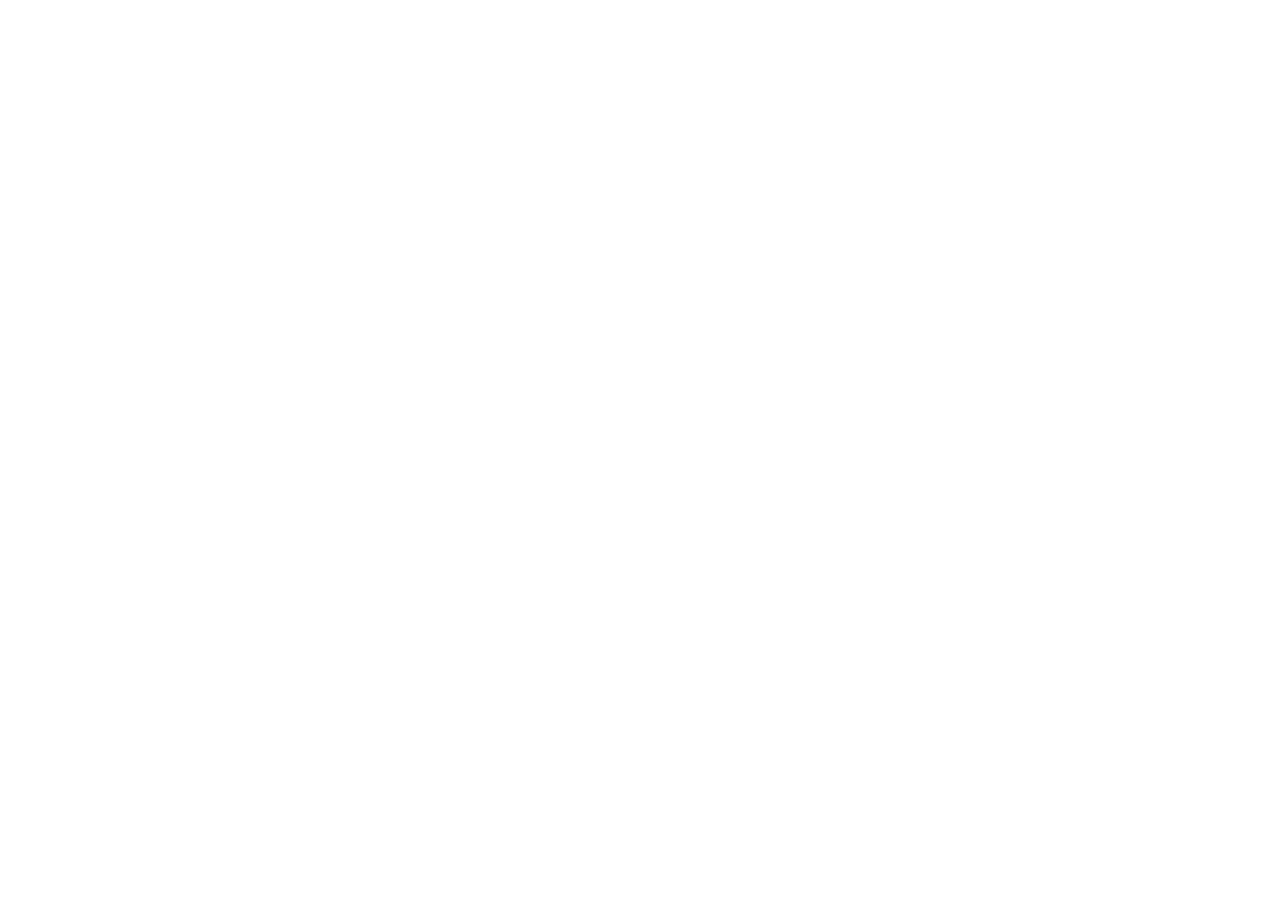
==== Obras/obra.html @ 88ce6f08 "BigArt" ====
<!DOCTYPE html>
<html lang="es">
<head>
    <meta charset="UTF-8">
    <meta name="viewport" content="width=device-width, initial-scale=1.0">
    <title>Obras</title>
</head>
<body>
    
</body>
</html>
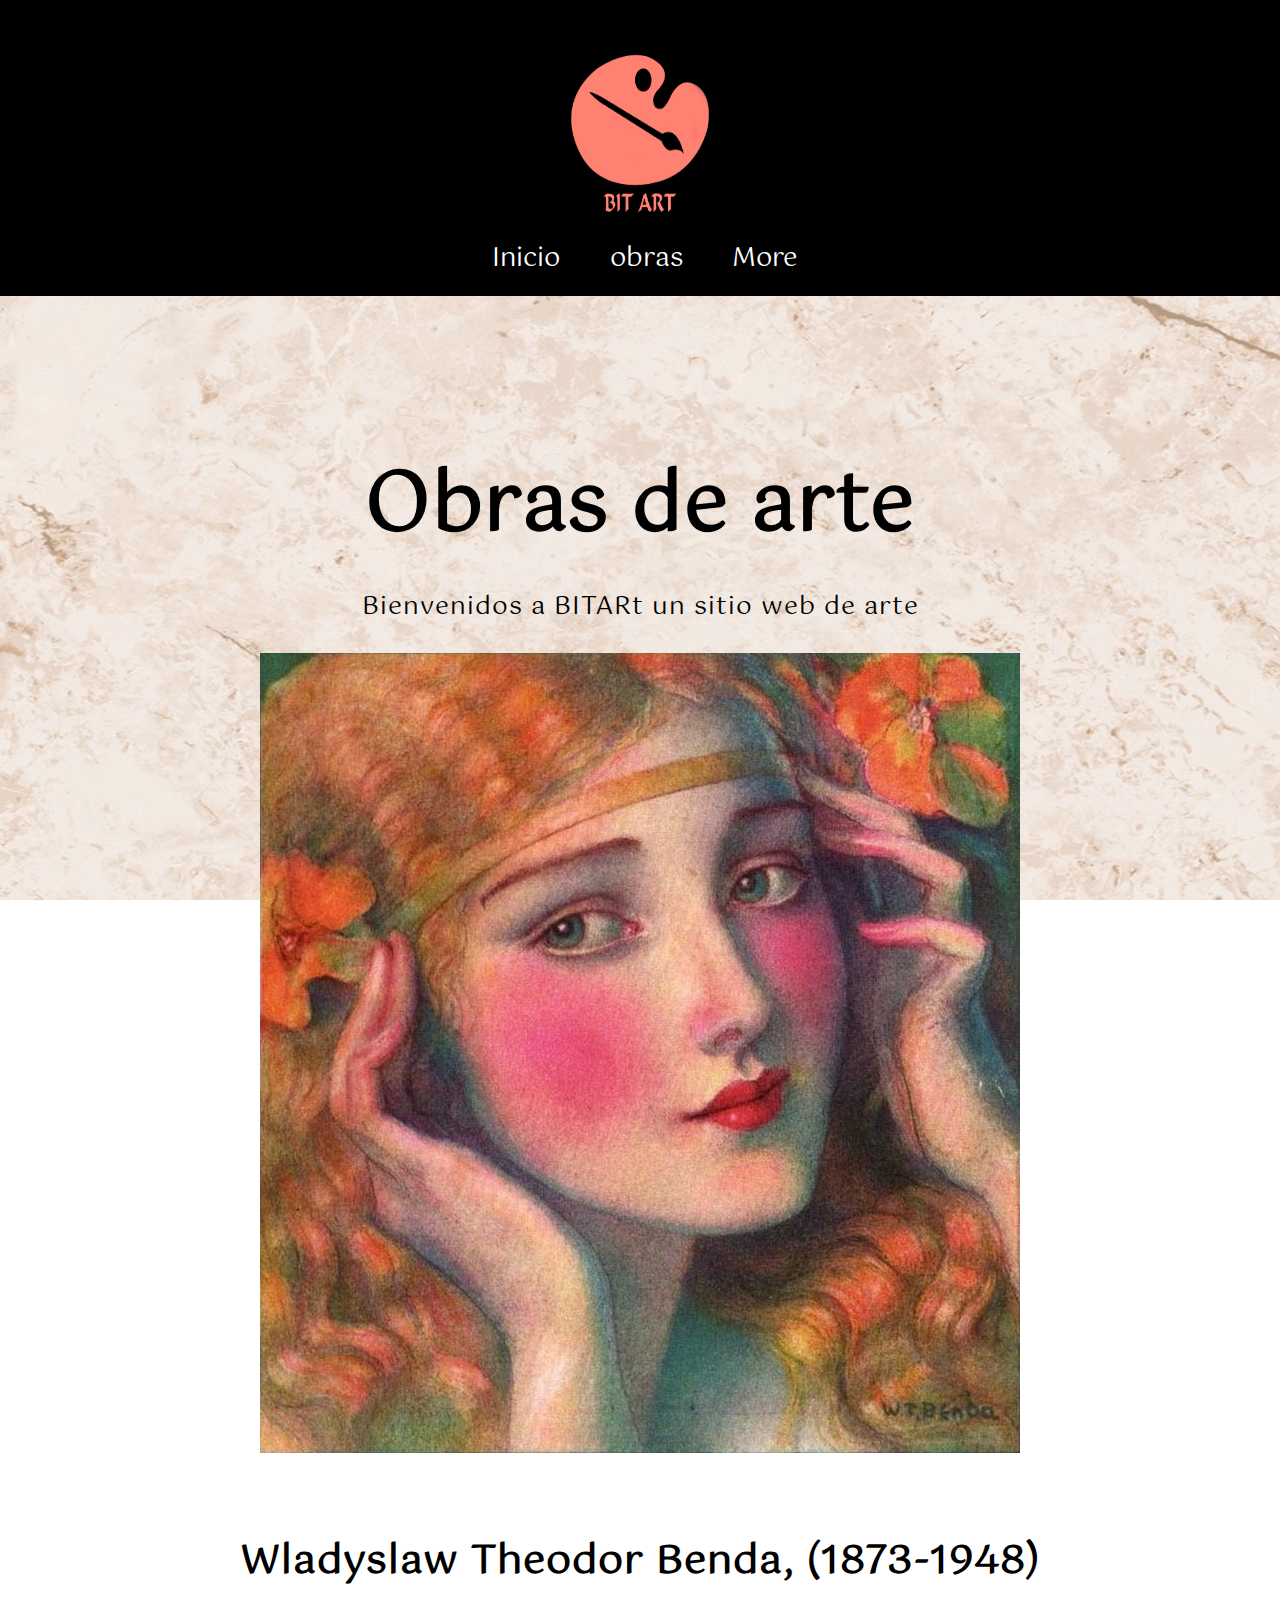
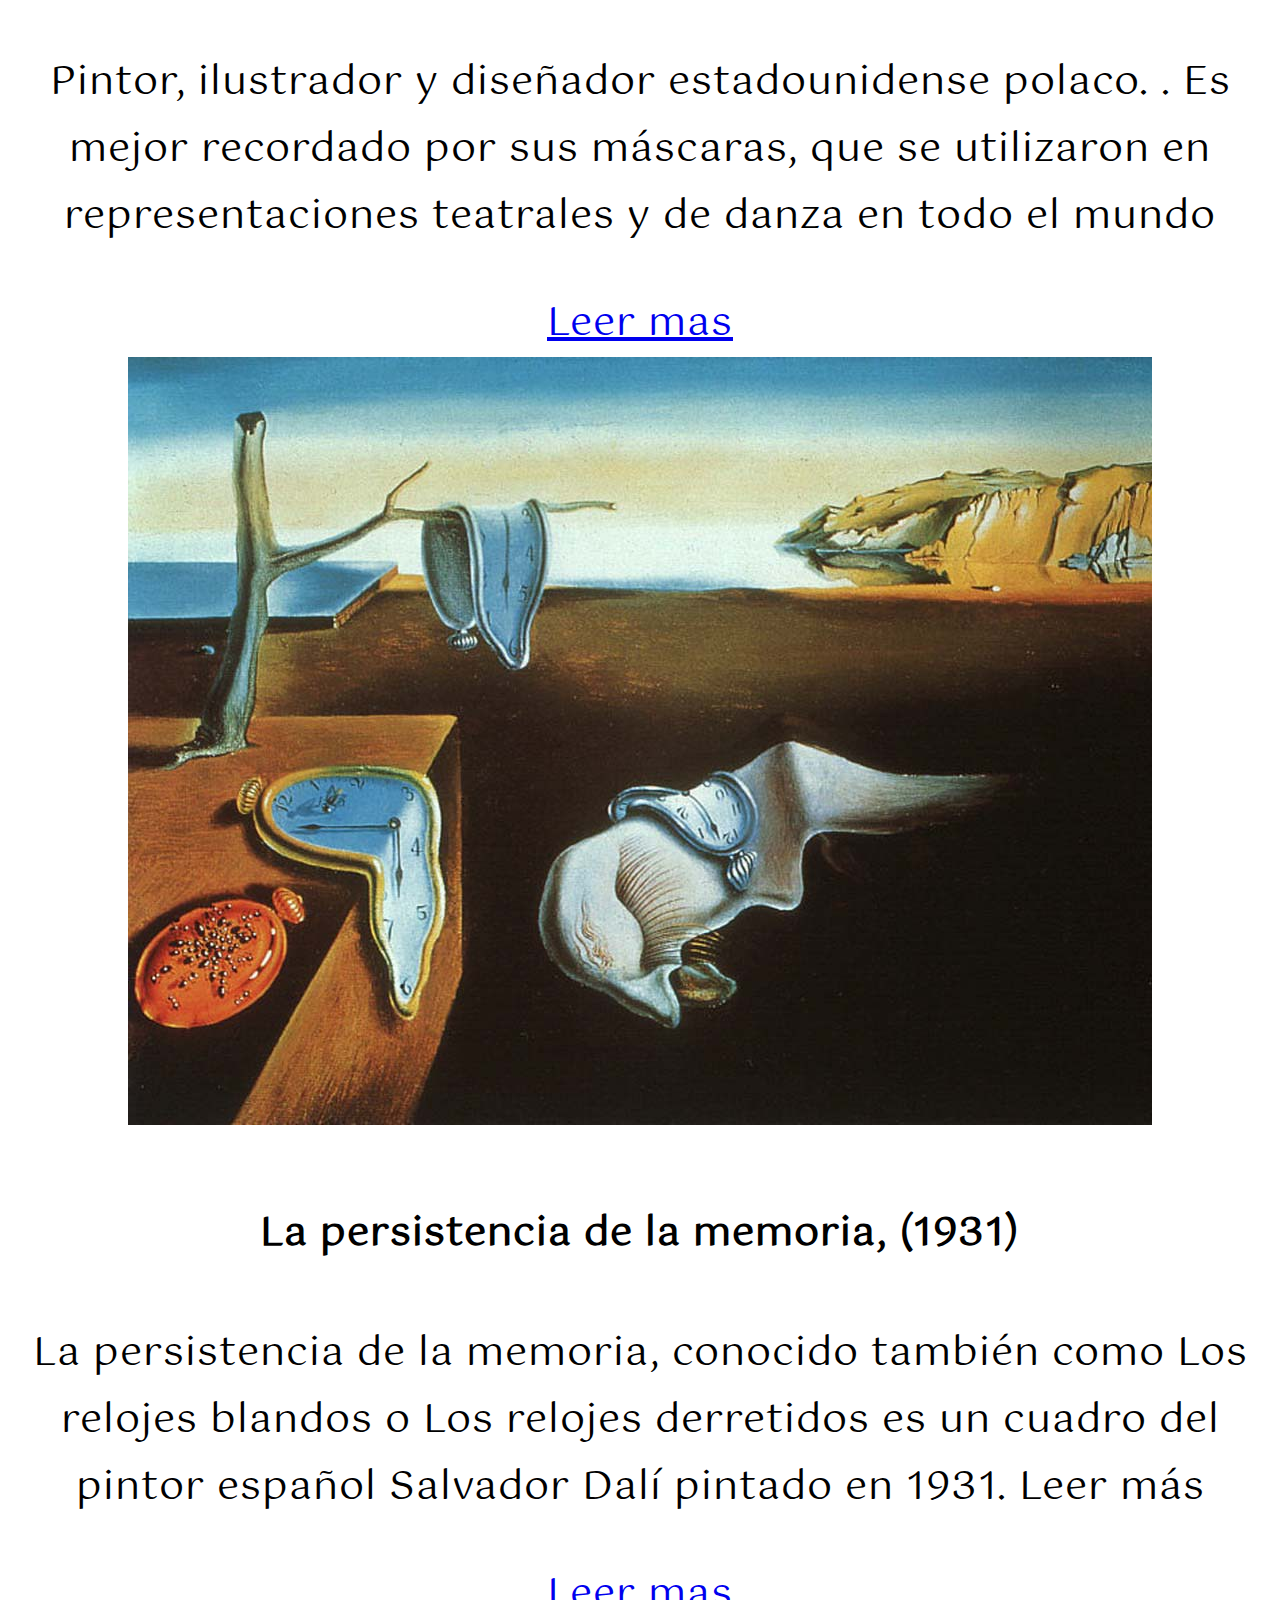
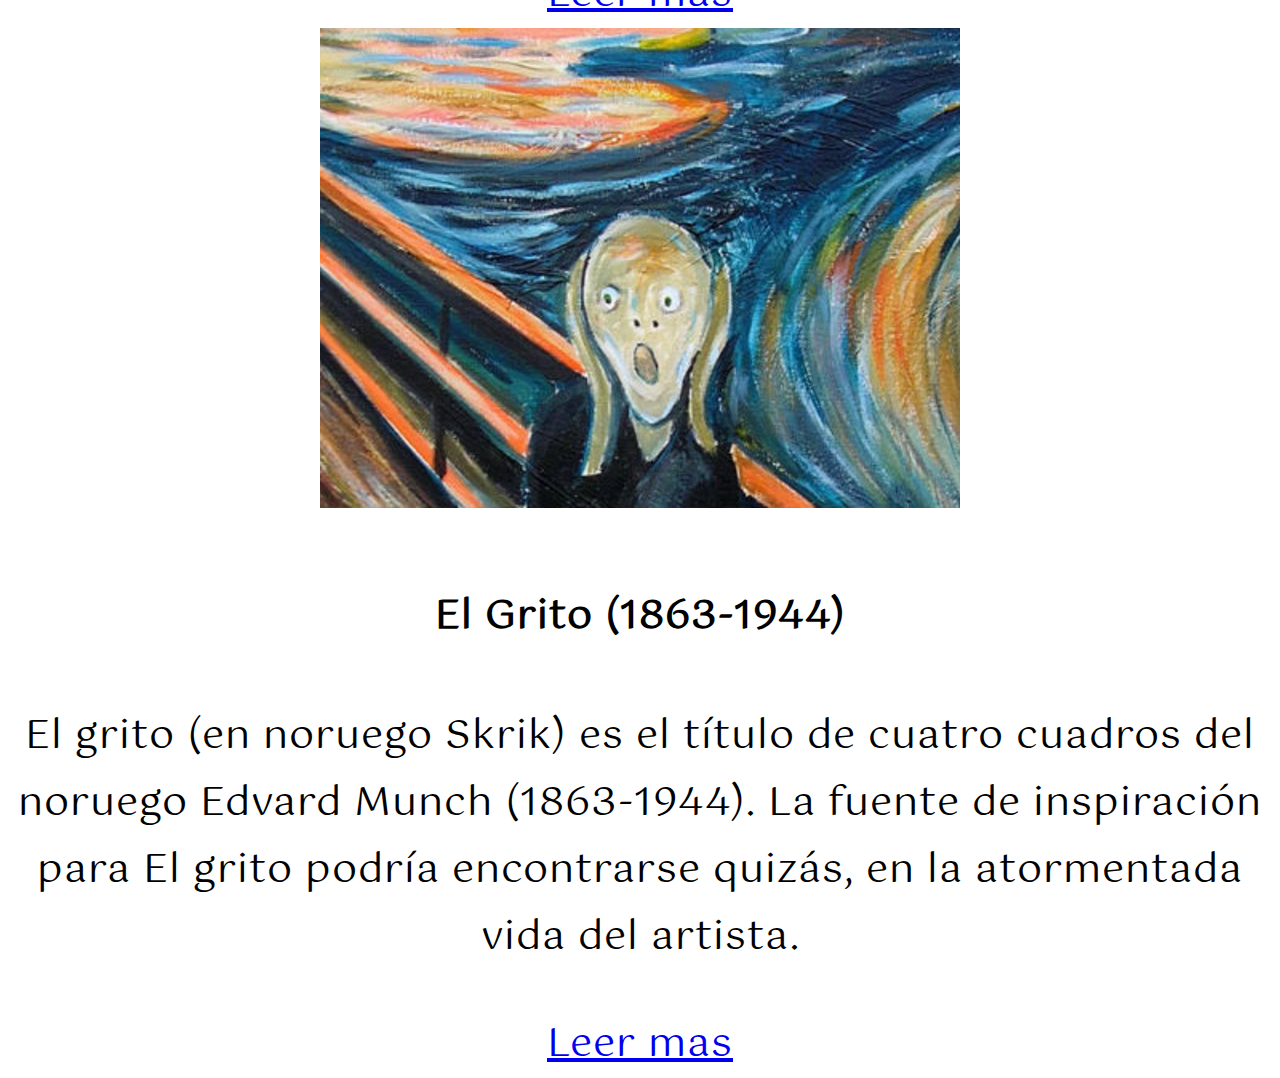
==== commit 5035a297: "hola que hace" ====
--- a/Obras/obra.html
+++ b/Obras/obra.html
@@ -1,11 +1,84 @@
 <!DOCTYPE html>
 <html lang="es">
+
 <head>
     <meta charset="UTF-8">
     <meta name="viewport" content="width=device-width, initial-scale=1.0">
     <title>Obras</title>
+    <link rel="stylesheet" href="css_obras/estilosobras.css">
+    <link href="https://fonts.googleapis.com/css2?family=Gotu&display=swap" rel="stylesheet">
+    <link rel="stylesheet" href="../css/menu.css">
 </head>
+
 <body>
-    
+    <header class="iconobitart">
+        <img class="img_logo" src="../icons/iconobitart.png" alt="logobitart">
+    </header>
+    <header class="main_header">
+        <input type="checkbox" id="boton_menu">
+        <label class="icono_menu" for="boton_menu">
+            <img src="../icons/iconomenu.png" alt="iconomenu" width="35px" height="35px">
+        </label>
+        <nav class="menu">
+            <ul>
+                <li><a href="index.html">Inicio</a></li>
+                <li><a href="#">obras</a></li>
+            </ul>
+            <div class="dropnow">
+                <button class="dropbtn">More</button>
+                <div class="dropnow-content">
+                    <a href="#seccion1">Seccion 1</a>
+                    <a href="#seccion2">Seccion 2</a>
+                    <a href="#seccion3">Seccion 3</a>
+                    <a href="#info">Info</a>
+                </div>
+            </div>
+        </nav>
+    </header>
+    <article class="bloquetitulo">
+        <h1>Obras de arte</h1>
+        <section class="ptitulo">
+            <p>Bienvenidos a BITARt un sitio web de arte</p>
+
+        </section>
+        <section class="content-two">
+            <div class="container">
+                <div class="card">
+                    <img src="imagenesObras/chica_arte.jpg" alt="chica">
+                    <h4>Wladyslaw Theodor Benda, (1873-1948)</h4>
+                    <p>
+                        Pintor, ilustrador y diseñador estadounidense polaco. . Es mejor recordado por sus máscaras, que
+                        se utilizaron en representaciones teatrales y de danza en todo el mundo
+                    </p>
+                    <a href="#">Leer mas</a>
+                </div>
+                <div class="card">
+                    <img src="imagenesObras/dali.jpg" alt="dali">
+                    <h4>
+                        La persistencia de la memoria, (1931)
+                    </h4>
+                    <P>
+                        La persistencia de la memoria, conocido también como Los relojes blandos​ o Los relojes
+                        derretidos​ es un cuadro del pintor español Salvador Dalí pintado en 1931.
+                        Leer más
+                    </P>
+                    <a href="#">Leer mas</a>
+                </div>
+                <div class="card">
+                    <img src="imagenesObras/grito.jpg" alt="grito">
+                    <h4>
+                        El Grito (1863-1944)
+                    </h4>
+                    <p>
+                        El grito (en noruego Skrik) es el título de cuatro cuadros del noruego Edvard Munch (1863-1944).
+                        La fuente de inspiración para El grito podría encontrarse quizás, en la atormentada vida del
+                        artista.
+                    </p>
+                    <a href="#">Leer mas</a>
+                </div>
+            </div>
+        </section>
+    </article>
 </body>
+
 </html>--- a/Obras/css_obras/estilosobras.css
+++ b/Obras/css_obras/estilosobras.css
@@ -0,0 +1,23 @@
+*{
+    box-sizing: border-box;
+}
+body{
+    margin: 0;
+    background-image: url(../imagenesObras/marmol2.jpg);
+    background-size: 100% 100%;
+    background-repeat: no-repeat;
+    background-attachment: fixed;
+}
+.bloquetitulo{
+    font-size: 40px;
+    letter-spacing: 1px;
+    padding-top: 90px;
+    text-align: center;
+    font-family: 'Gotu', sans-serif;
+    color: black;
+    margin: 0;
+}
+.ptitulo{
+    font-size: 25px;
+    margin-top: -40px;
+}--- a/css/menu.css
+++ b/css/menu.css
@@ -0,0 +1,128 @@
+.iconobitart{
+    background-color: black;
+    padding-top: 15px
+}
+.img_logo{
+    width: 150px;
+    height: 210px;
+    margin: 0 auto;
+    display: block;
+}
+.main_header{
+    text-align: center;
+    width: 100%;
+    background-color: black;
+    font-size: 26px;
+    font-family: 'Gotu', sans-serif;
+    margin-top: -8px;
+}
+#boton_menu{
+    display: none;
+}
+.icono_menu{
+    padding-top: 30px;
+}
+header label{
+    display: none;
+    width: 100px;
+    padding: 10px;
+    border-right: 1px solid white;
+}
+header label:hover{
+    cursor: pointer;
+    background-color: salmon;
+}
+.menu ul{
+    padding: 0;
+    margin: 0;
+    list-style: none;
+    display: inline-flex;
+
+}
+.menu li{
+    padding: 20px 25px 0px 25px;
+}
+.menu li a{
+    text-decoration: none;
+    color: white;
+}
+.menu li a:hover{
+    text-decoration: overline;
+    color: salmon;
+}
+.dropnow{
+    position: relative;
+    display: inline-flex;
+}
+.dropbtn{
+    background-color: black;
+    font-size: 26px;
+    color: white;
+    padding: 16px;
+    border: none;
+    cursor: pointer;
+    font-family: 'Gotu', sans-serif;
+}
+.dropnow-content{
+    margin-top: 76%;
+    display: none;
+    position: absolute;
+    background-color: black;
+    min-width: 160px;
+    z-index: 1;
+}
+.dropnow-content a{
+    color: black;
+    padding: 16px 16px;
+    text-decoration: none;
+    display: block;
+}
+.dropnow:hover .dropnow-content{
+    display: block;
+}
+.dropnow-content a:hover{
+    background-color: salmon;
+}
+.dropnow:hover .dropbtn{
+    color: salmon;
+    z-index: 1;
+    text-decoration: overline;
+}
+@media (max-width:1020px){
+    header label{
+        display: block;
+        height: 70px;
+    }
+    .menu{
+        position: absolute;
+        background-color: salmon;
+        width: 100%;
+        margin-left: -100%;
+        transition: all 0.5s;
+        z-index: 100;
+    }
+    #boton_menu:checked ~ .menu{
+        margin: 0;
+    }
+    .menu ul{
+        display: block;
+    }
+    .menu li:hover{
+        background-color: black;
+    }
+    .dropbtn{
+        background-color: salmon;
+        color: white;
+    }
+    .dropnow-content a{
+        color: rgb(255, 255, 255);
+    }
+    .dropnow-content a:hover{
+        color: salmon;
+        background-color: black;
+    }
+    .dropnow:hover .dropbtn{
+        color: salmon;
+        background-color: black;
+    }
+}
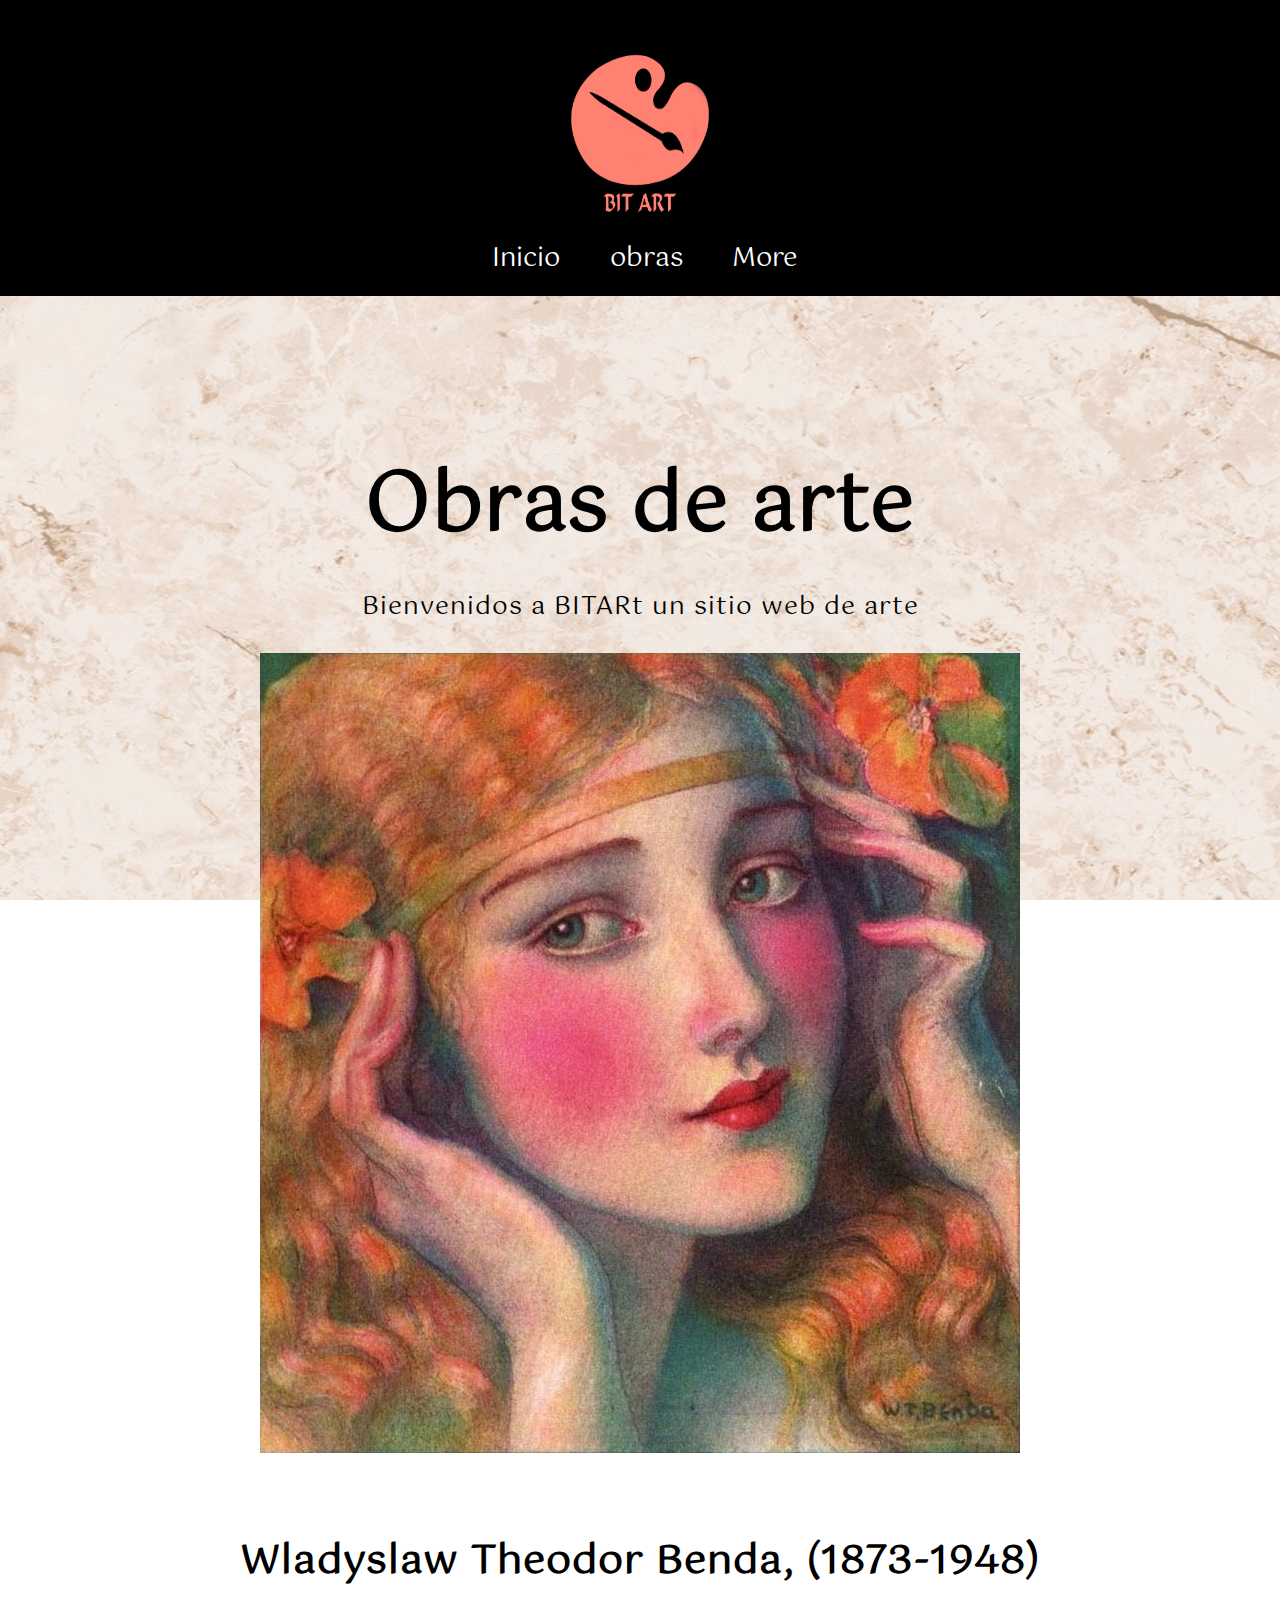
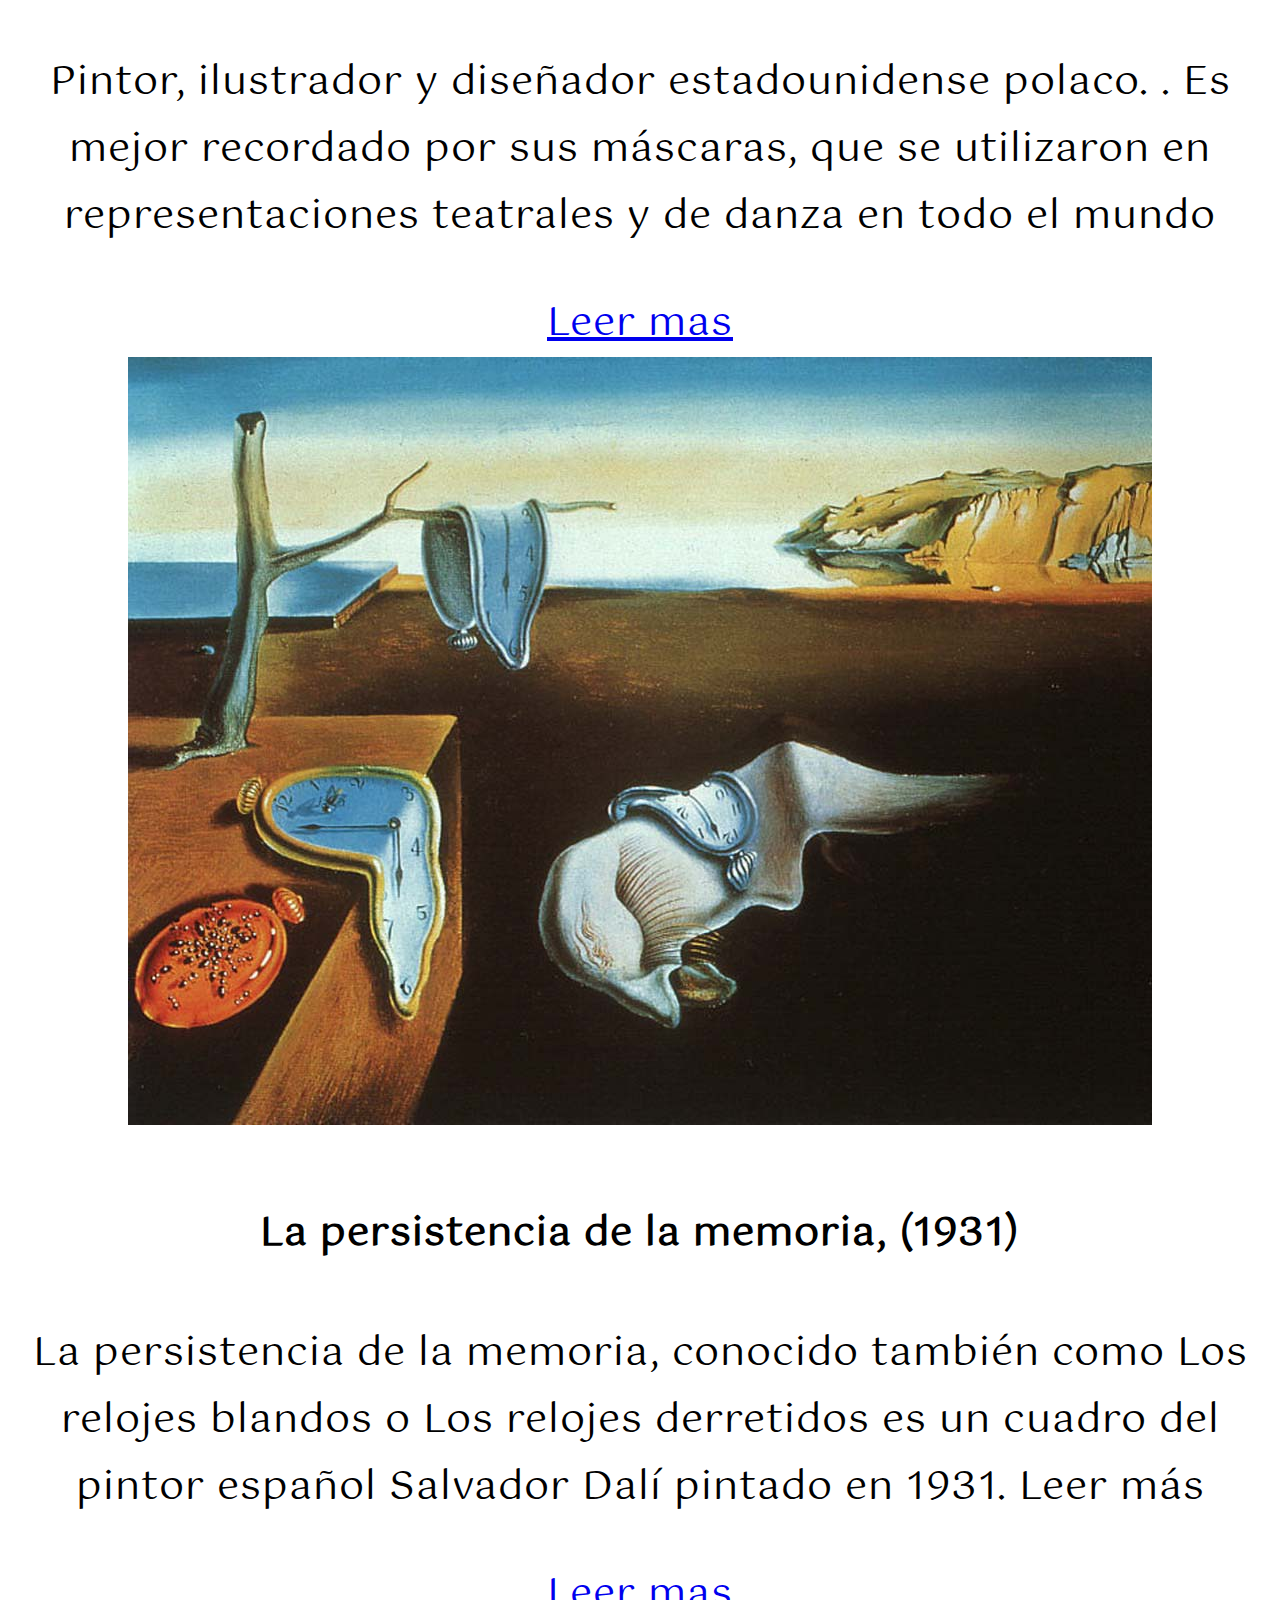
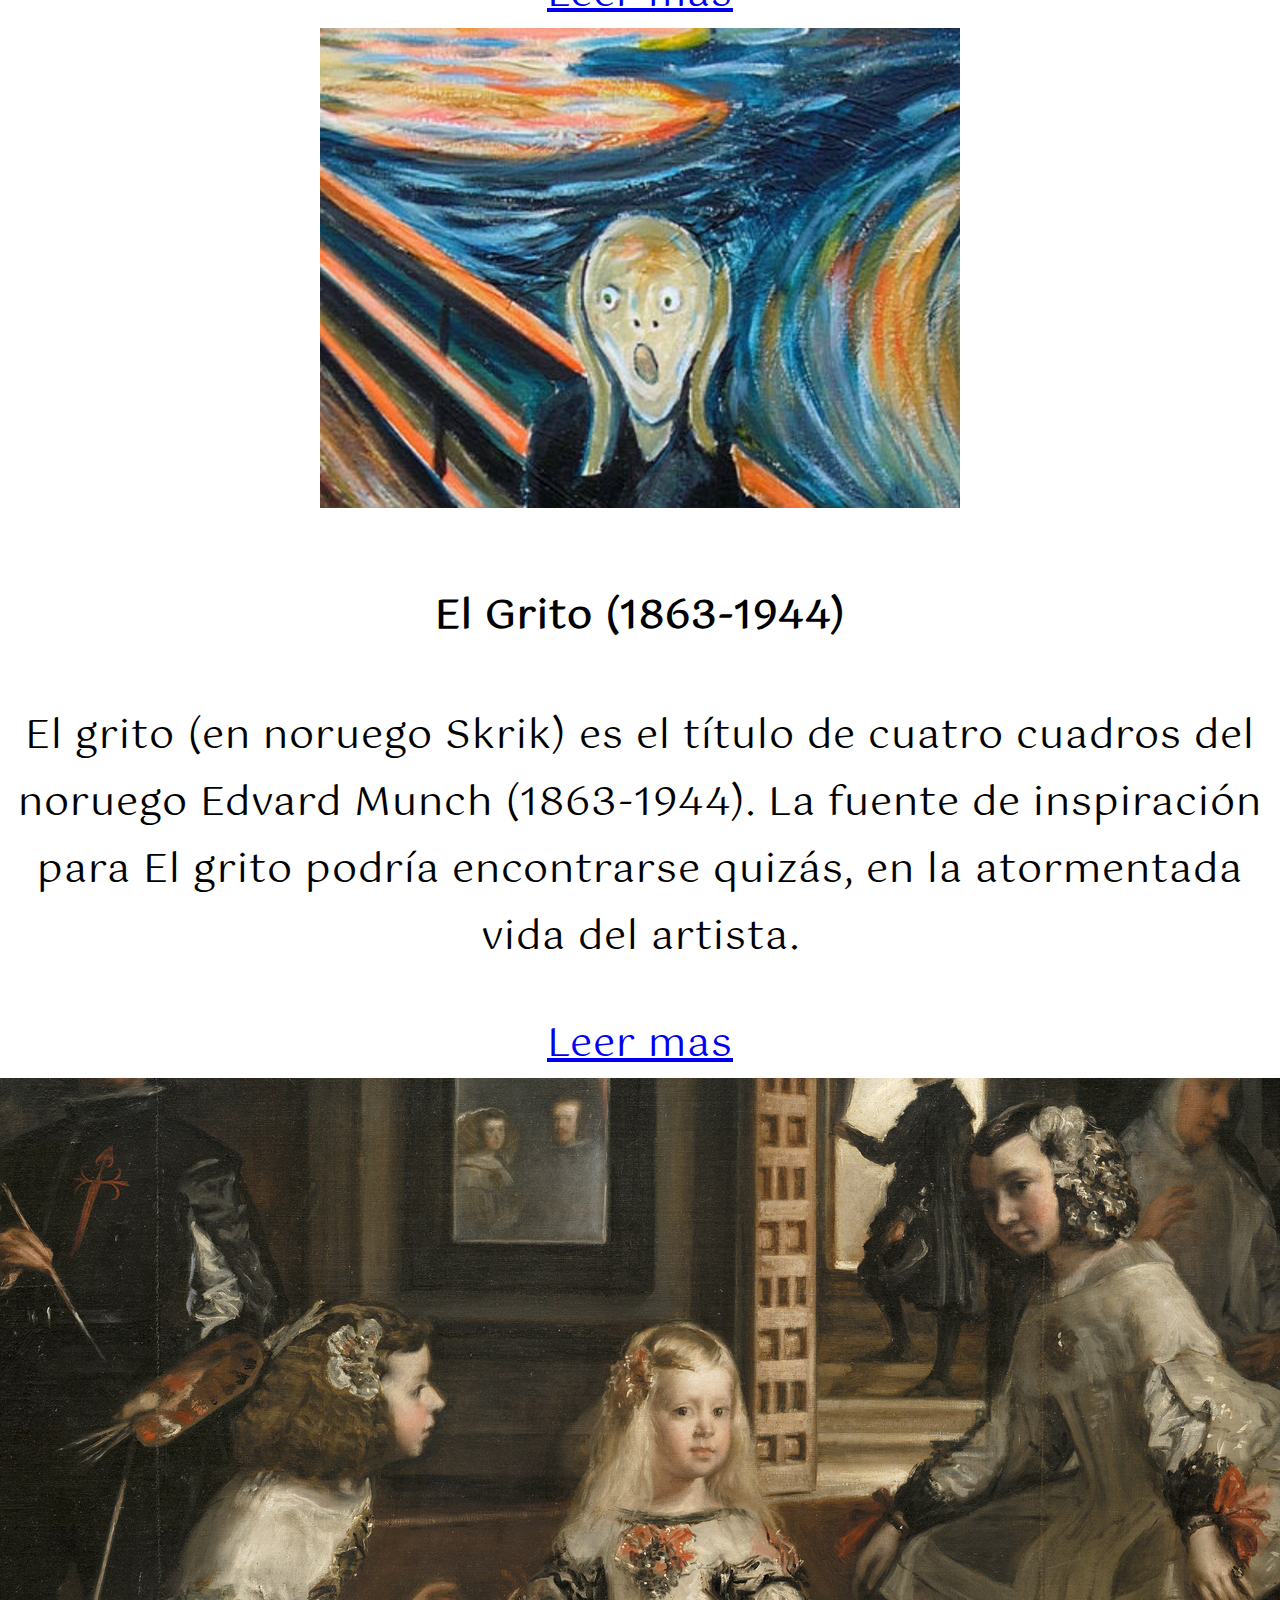
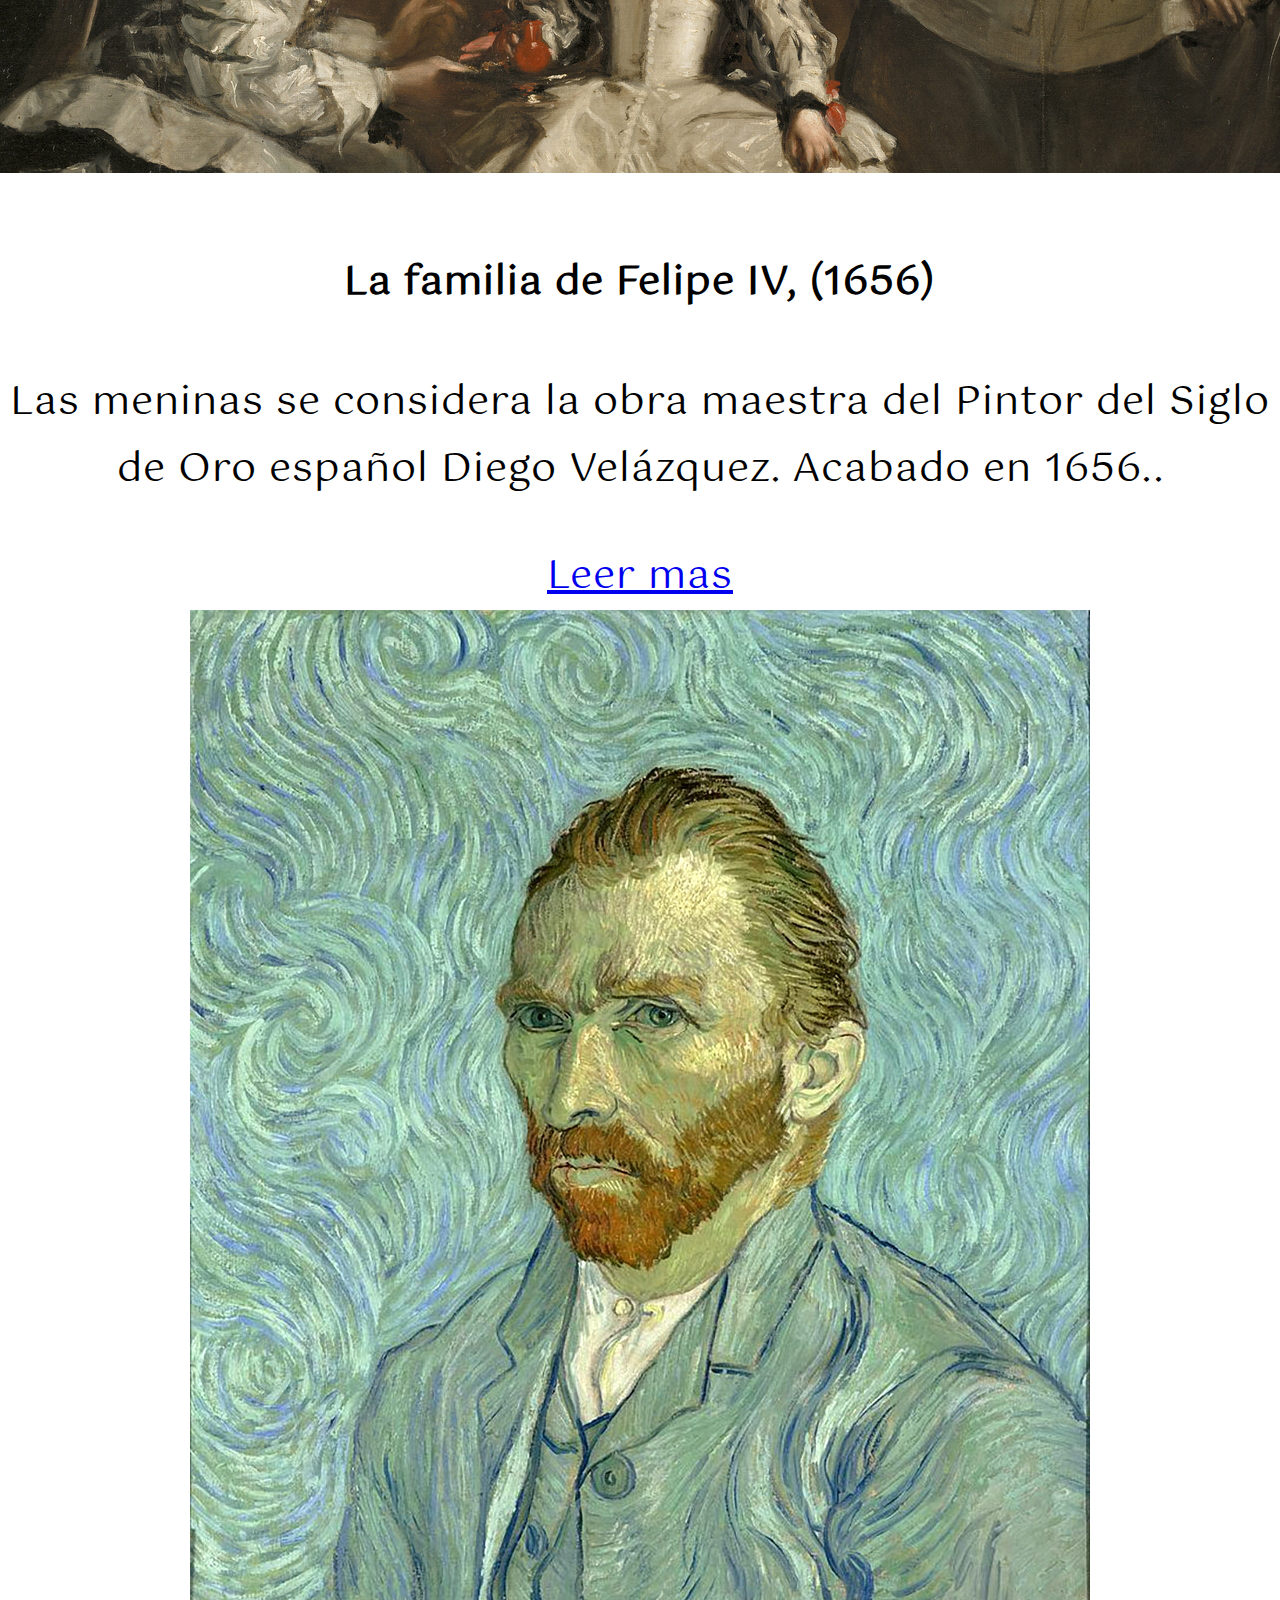
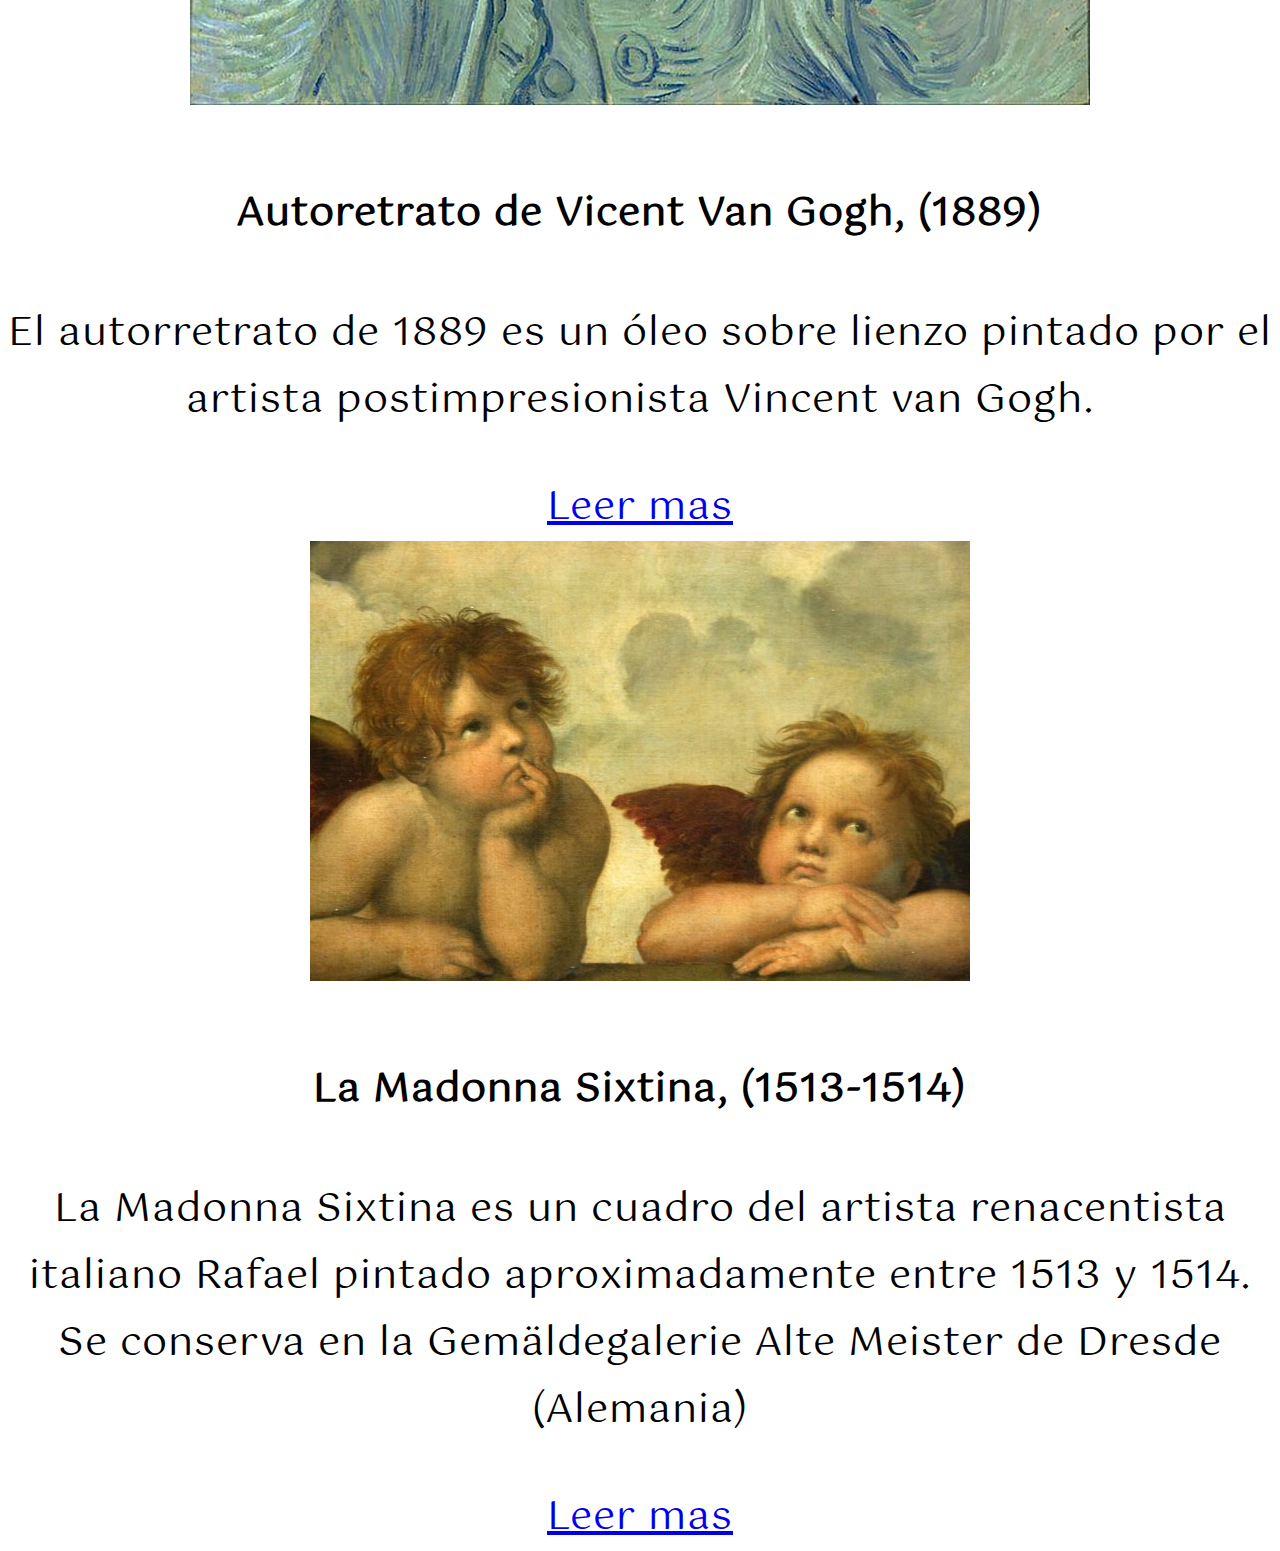
==== commit 8f184da0: "imagenes" ====
--- a/Obras/obra.html
+++ b/Obras/obra.html
@@ -77,6 +77,41 @@
                     <a href="#">Leer mas</a>
                 </div>
             </div>
+            <div class="container">
+                <div class="card">
+                    <img src="imagenesObras/meninas.jpg" alt="meninas">
+                    <h4>
+                        La familia de Felipe IV, (1656)
+                    </h4>
+                    <p>
+                        Las meninas se considera la obra maestra del Pintor del Siglo de Oro español Diego Velázquez.
+                        Acabado en 1656..
+                    </p>
+                    <a href="#">Leer mas</a>
+                </div>
+                <div class="card">
+                    <img src="imagenesObras/autoretrato.jpg" alt="retrato">
+                    <h4>
+                        Autoretrato de Vicent Van Gogh, (1889)
+                    </h4>
+                    <p>
+                        El autorretrato de 1889 es un óleo sobre lienzo pintado por el artista postimpresionista Vincent
+                        van Gogh.
+                    </p>
+                    <a href="#">Leer mas</a>
+                </div>
+                <div class="card">
+                    <img src="imagenesObras/angeles.jpg" alt="angeles">
+                    <h4>
+                        La Madonna Sixtina, (1513-1514)
+                    </h4>
+                    <p>
+                        La Madonna Sixtina es un cuadro del artista renacentista italiano Rafael pintado aproximadamente
+                        entre 1513 y 1514. Se conserva en la Gemäldegalerie Alte Meister de Dresde (Alemania)
+                    </p>
+                    <a href="#">Leer mas</a>
+                </div>
+            </div>
         </section>
     </article>
 </body>
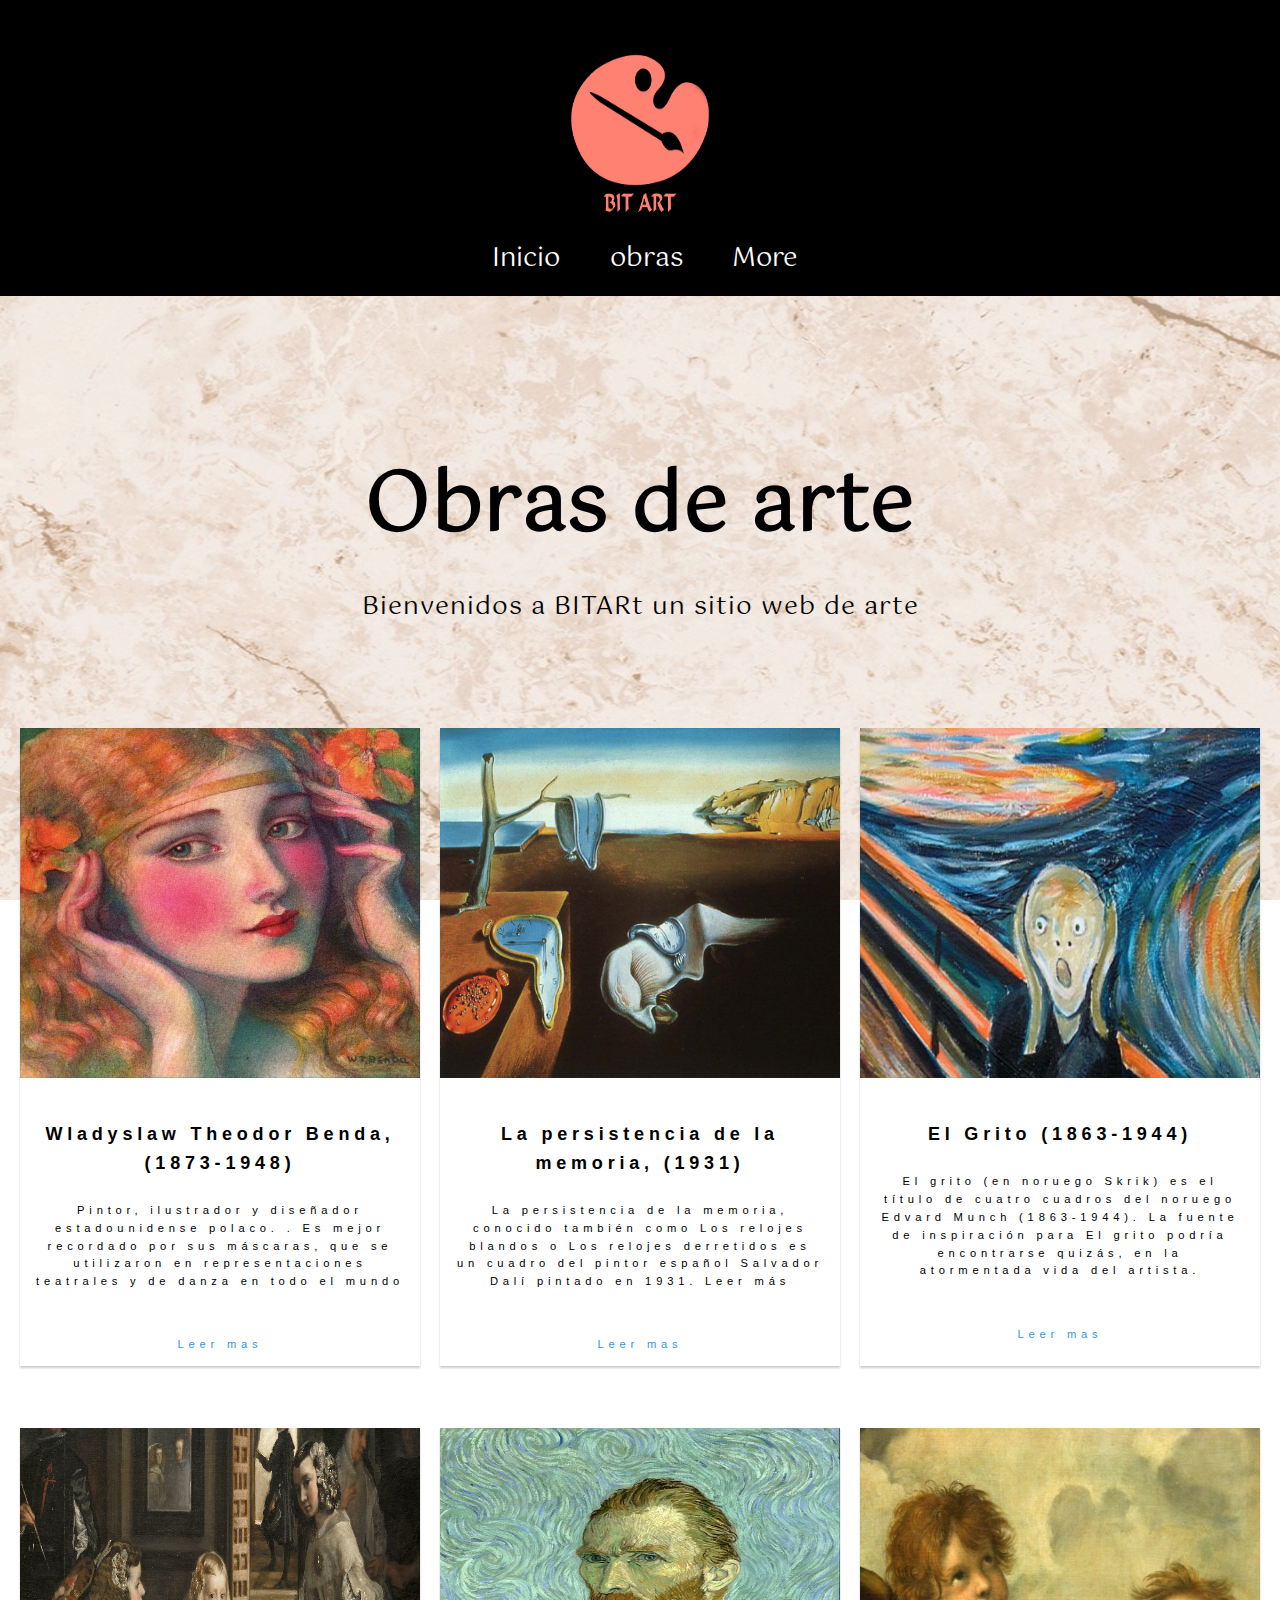
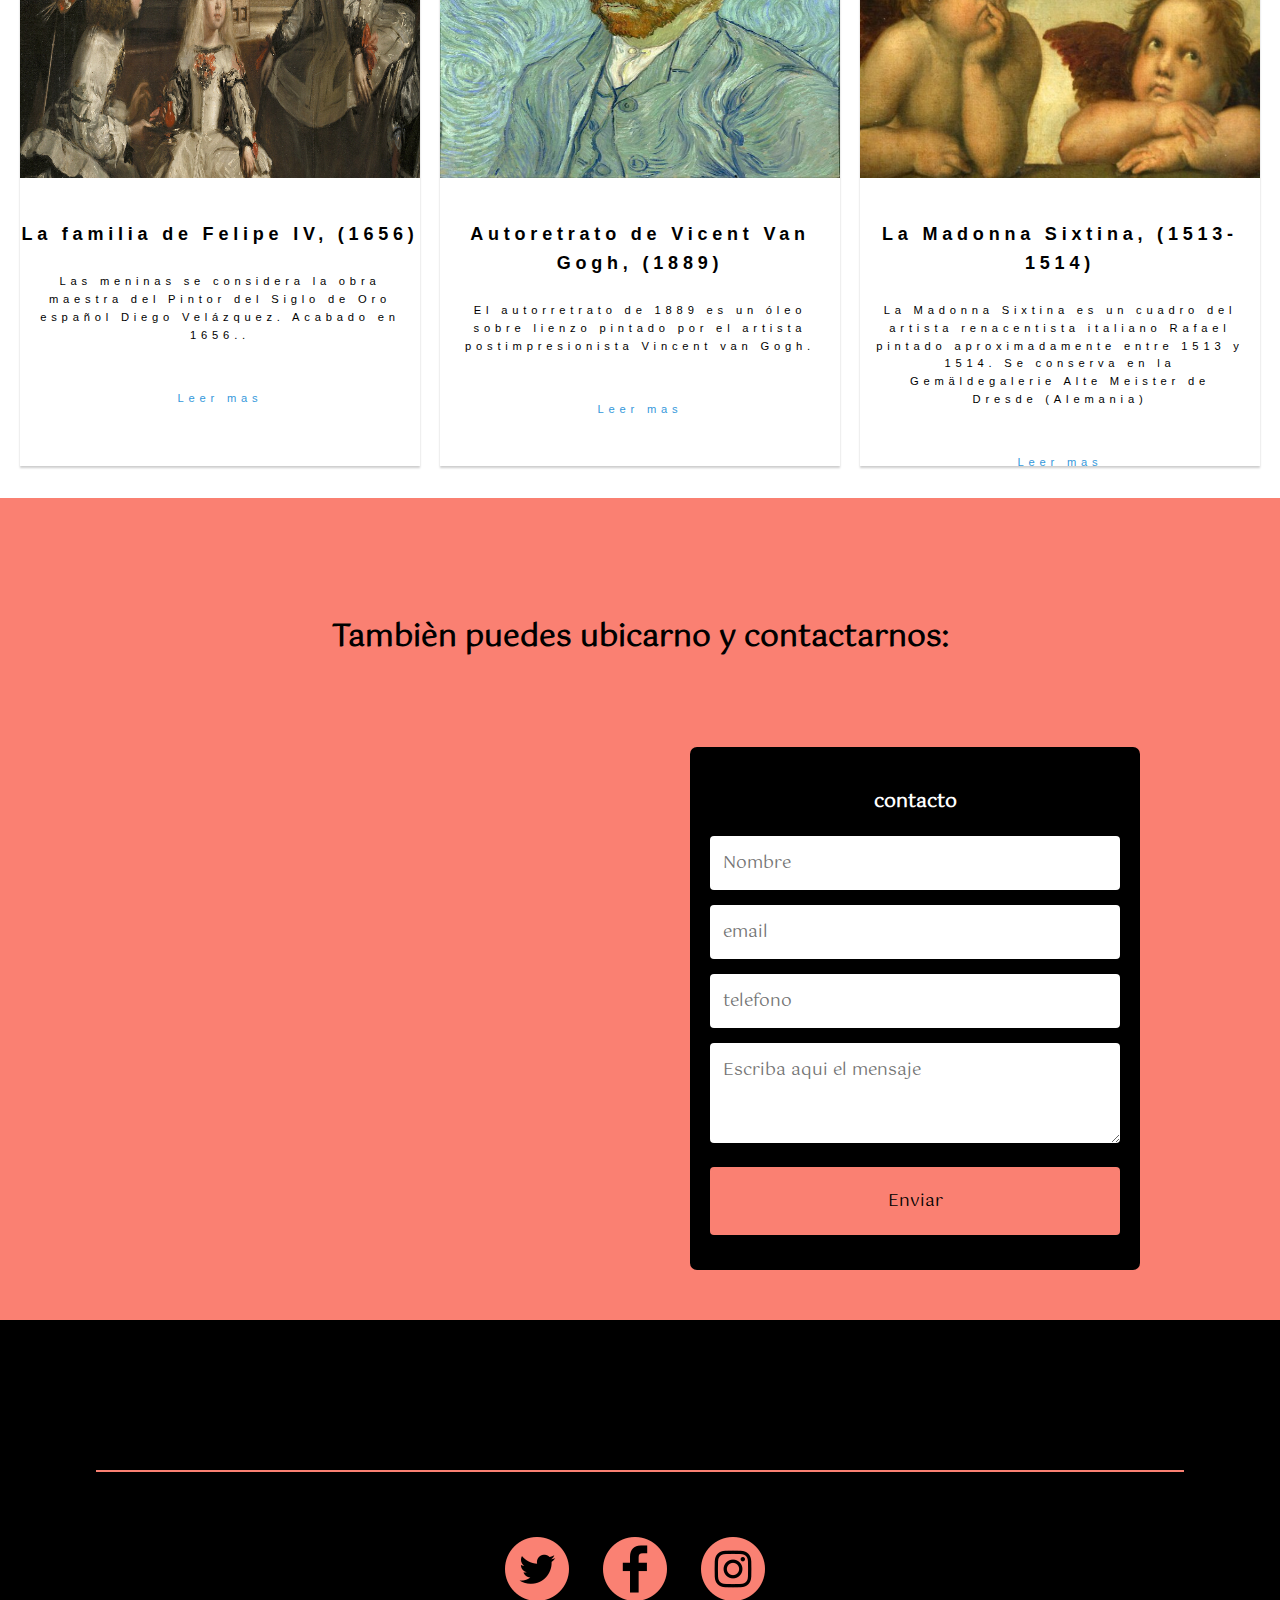
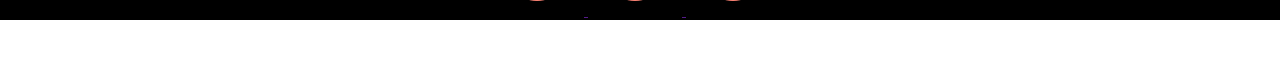
==== commit f0882910: "diseño" ====
--- a/Obras/obra.html
+++ b/Obras/obra.html
@@ -8,6 +8,7 @@
     <link rel="stylesheet" href="css_obras/estilosobras.css">
     <link href="https://fonts.googleapis.com/css2?family=Gotu&display=swap" rel="stylesheet">
     <link rel="stylesheet" href="../css/menu.css">
+    <link rel="stylesheet" href="../css/footer.css">
 </head>
 
 <body>
@@ -114,6 +115,45 @@
             </div>
         </section>
     </article>
+    <footer id="info">
+        <section class="partefooter">
+            <h3 class="titulomapa">
+                Tambièn puedes ubicarno y contactarnos:
+            </h3>
+            <div class="contenidof">
+                <iframe
+                    src="https://www.google.com/maps/embed?pb=!1m18!1m12!1m3!1d3976.850236483077!2d-74.06585658465644!3d4.620794743630452!2m3!1f0!2f0!3f0!3m2!1i1024!2i768!4f13.1!3m3!1m2!1s0x8e3f99f7fa84fe3b%3A0x4a37c6adedc1d243!2sBICTIA!5e0!3m2!1ses-419!2sco!4v1585845397682!5m2!1ses-419!2sco"
+                    width="500" height="450" frameborder="0" style="border:0;" allowfullscreen="" aria-hidden="false"
+                    tabindex="0">
+                </iframe>
+                <form action="">
+                    <h3>
+                        contacto
+                    </h3>
+                    <input type="text" name="nombre" placeholder="Nombre" maxlength="35">
+                    <input type="email" name="correo" placeholder="email">
+                    <input type="number" name="telefono" placeholder="telefono">
+                    <textarea name="mensaje" id="textarea" placeholder="Escriba aqui el mensaje"></textarea>
+                    <label for="textarea"></label>
+                    <input type="submit" id="boton" value="Enviar">
+                </form>
+            </div>
+        </section>
+        <div class="contenidoiconos">
+            <hr width="85%" color="salmon">
+            <div class="iconospadres">
+                <a href="">
+                    <img src="../icons/twitter.png" alt="iconotwitter">
+                </a>
+                <a href="">
+                    <img src="../icons/facebook.png" alt="iconofacebook">
+                </a>
+                <a href="">
+                    <img src="../icons/instagram.png" alt="iconoinstagram">
+                </a>
+            </div>
+        </div>
+    </footer>
 </body>
 
 </html>--- a/Obras/css_obras/estilosobras.css
+++ b/Obras/css_obras/estilosobras.css
@@ -20,4 +20,52 @@
 .ptitulo{
     font-size: 25px;
     margin-top: -40px;
+}
+.content-two{
+    width: 100%;
+    font-family: sans-serif;
+    letter-spacing: 0.3rem;
+    line-height: 1.6;    
+}
+.container{
+    width: 100%;
+    height: 600px;
+    display: flex;
+    justify-content: center;
+    margin: auto;
+    margin-top: 100px;
+    flex-wrap: wrap;   
+    margin-bottom: 70px;
+}
+.container .card{
+    width: 400px;
+    height: 638px;
+    border: 8px;
+    box-shadow: 0 2px 2px rgba(0, 0, 0, 0.2);
+    overflow: hidden;
+    margin: 0 10px;
+    text-align: center;
+    transition: all 0.25s;
+}
+.container .card:hover{
+    transform: translateY(-15px);
+    box-shadow: 0 12px 16px rgba(0, 0, 0, 0.2);
+}
+.container .card img{
+    width: 400px;
+    height: 350px;
+}
+.container .card h4{
+    font-weight: 600;
+    font-size: 18px;
+}
+.container .card p{
+    padding: 0 1rem;
+    font-size: 0.7rem;
+}
+.container .card a{
+    font-size: 0.7rem;
+    font-weight: 500;
+    text-decoration: none;
+    color: #3498db;
 }--- a/css/footer.css
+++ b/css/footer.css
@@ -0,0 +1,75 @@
+footer{
+    width: 100%;
+    background-color: black;
+}
+.partefooter{
+    background-color: salmon;
+    padding: 50px;
+    width: 100%;
+}
+.contenidof{
+    display: flex;
+    justify-content: center;
+}
+.titulomapa{
+    color: black;
+    text-align: center;
+    font-family: 'Gotu', sans-serif; 
+    padding: 35px 0 15px 0;
+    font-size: 30px;
+}
+iframe{
+    margin-top: 40px;
+    border-radius: 5px;
+}
+form{
+    margin-left: 50px;
+    width: 450px;
+    background-color: rgba(0, 0, 0, 4);
+    box-sizing: border-box;
+    padding: 20px 20px;
+    margin-top: 40px;
+    border-radius: 7px;
+    font-family: 'Gotu', sans-serif;
+}
+input,textarea{
+    width: 100%;
+    margin-bottom: 15px;
+    padding: 13px;
+    box-sizing: border-box;
+    border-radius: 4px;
+    font-size: 17px;
+    border: none;
+    font-family: 'Gotu', sans-serif;
+}
+textarea{
+    min-height: 100px;
+    max-height: 200px;
+    max-width: 300%;
+    min-width: 100%;
+}
+#boton{
+    background-color: salmon;
+    color: black;
+    padding: 20px;
+}
+#boton:hover{
+    cursor: pointer;
+    background-color: white;
+    color: salmon;
+}
+h3{
+    text-align: center;
+    color: white;
+}
+.contenidoiconos{
+    margin-top: 150px;
+    display: block;
+}
+.iconospadres{
+    width: 300px;
+    margin: 50px auto;
+}
+.iconospadres img{
+    padding: 15px;
+}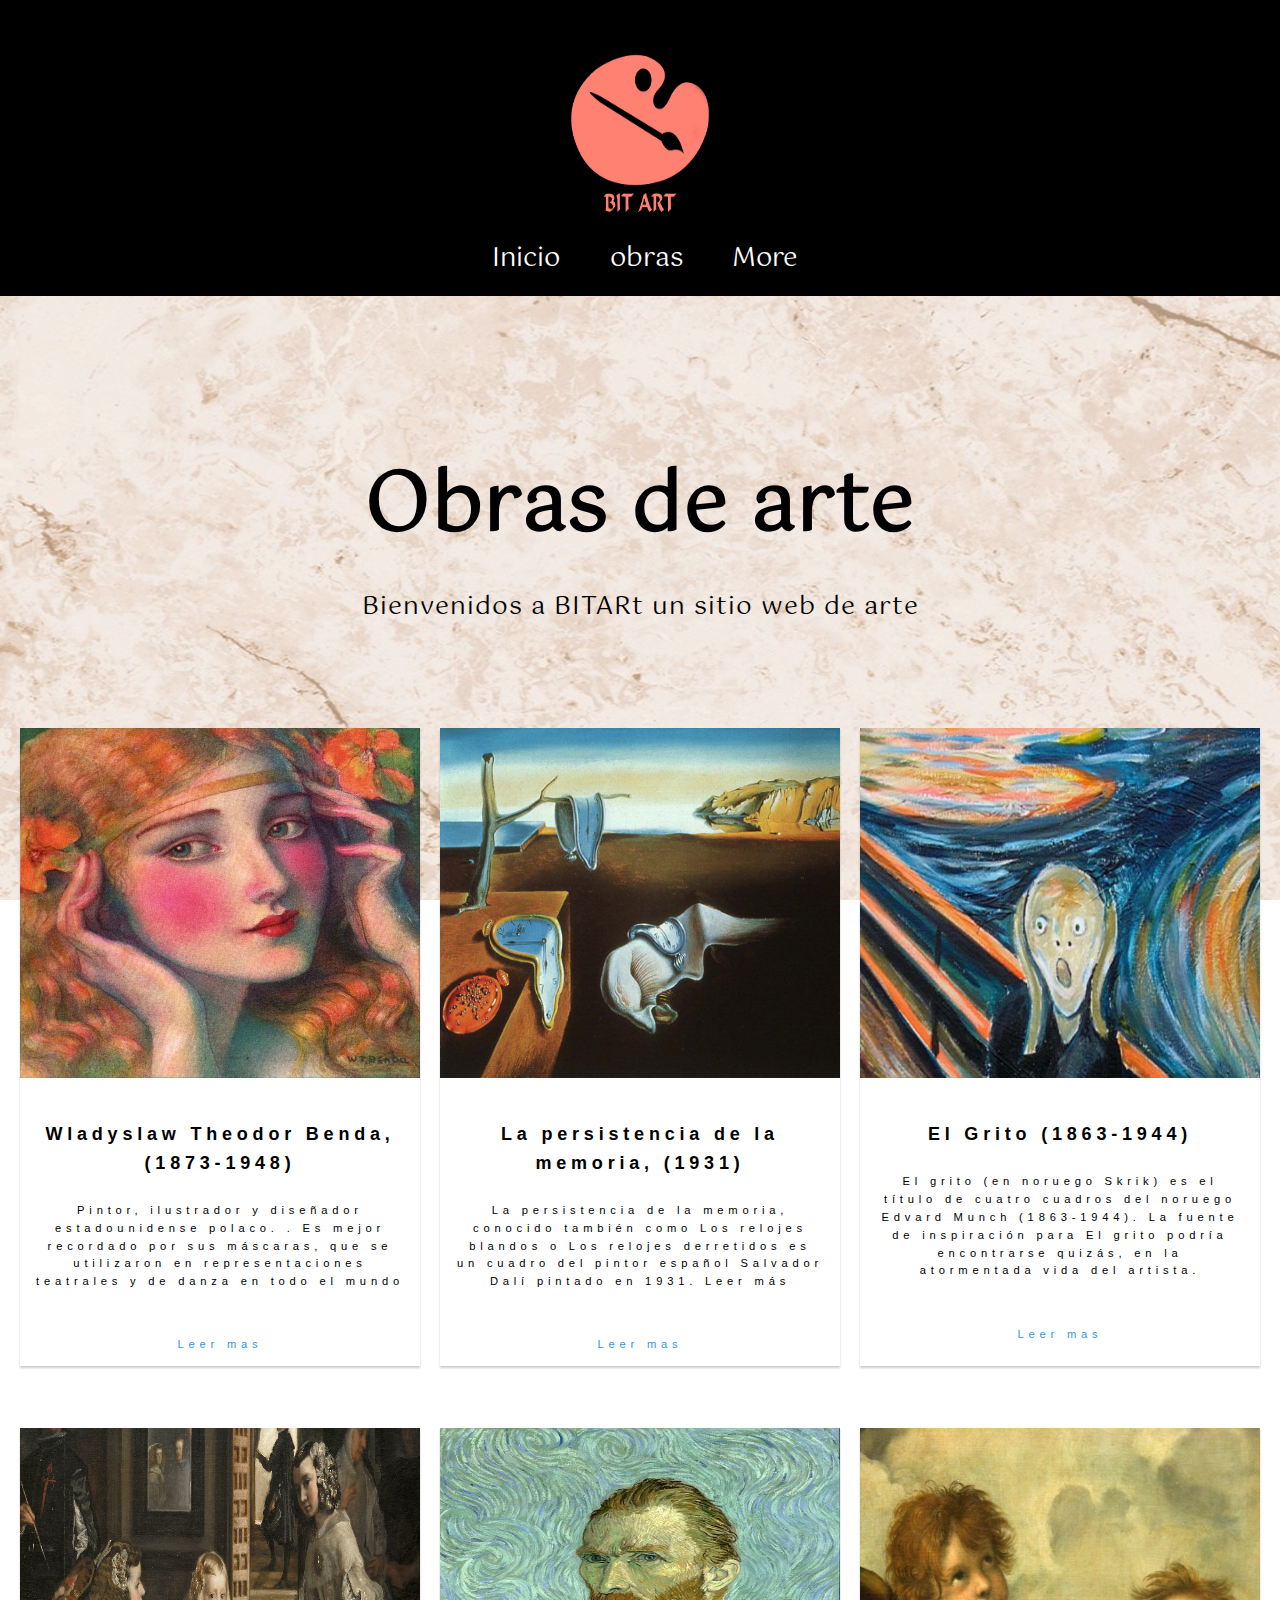
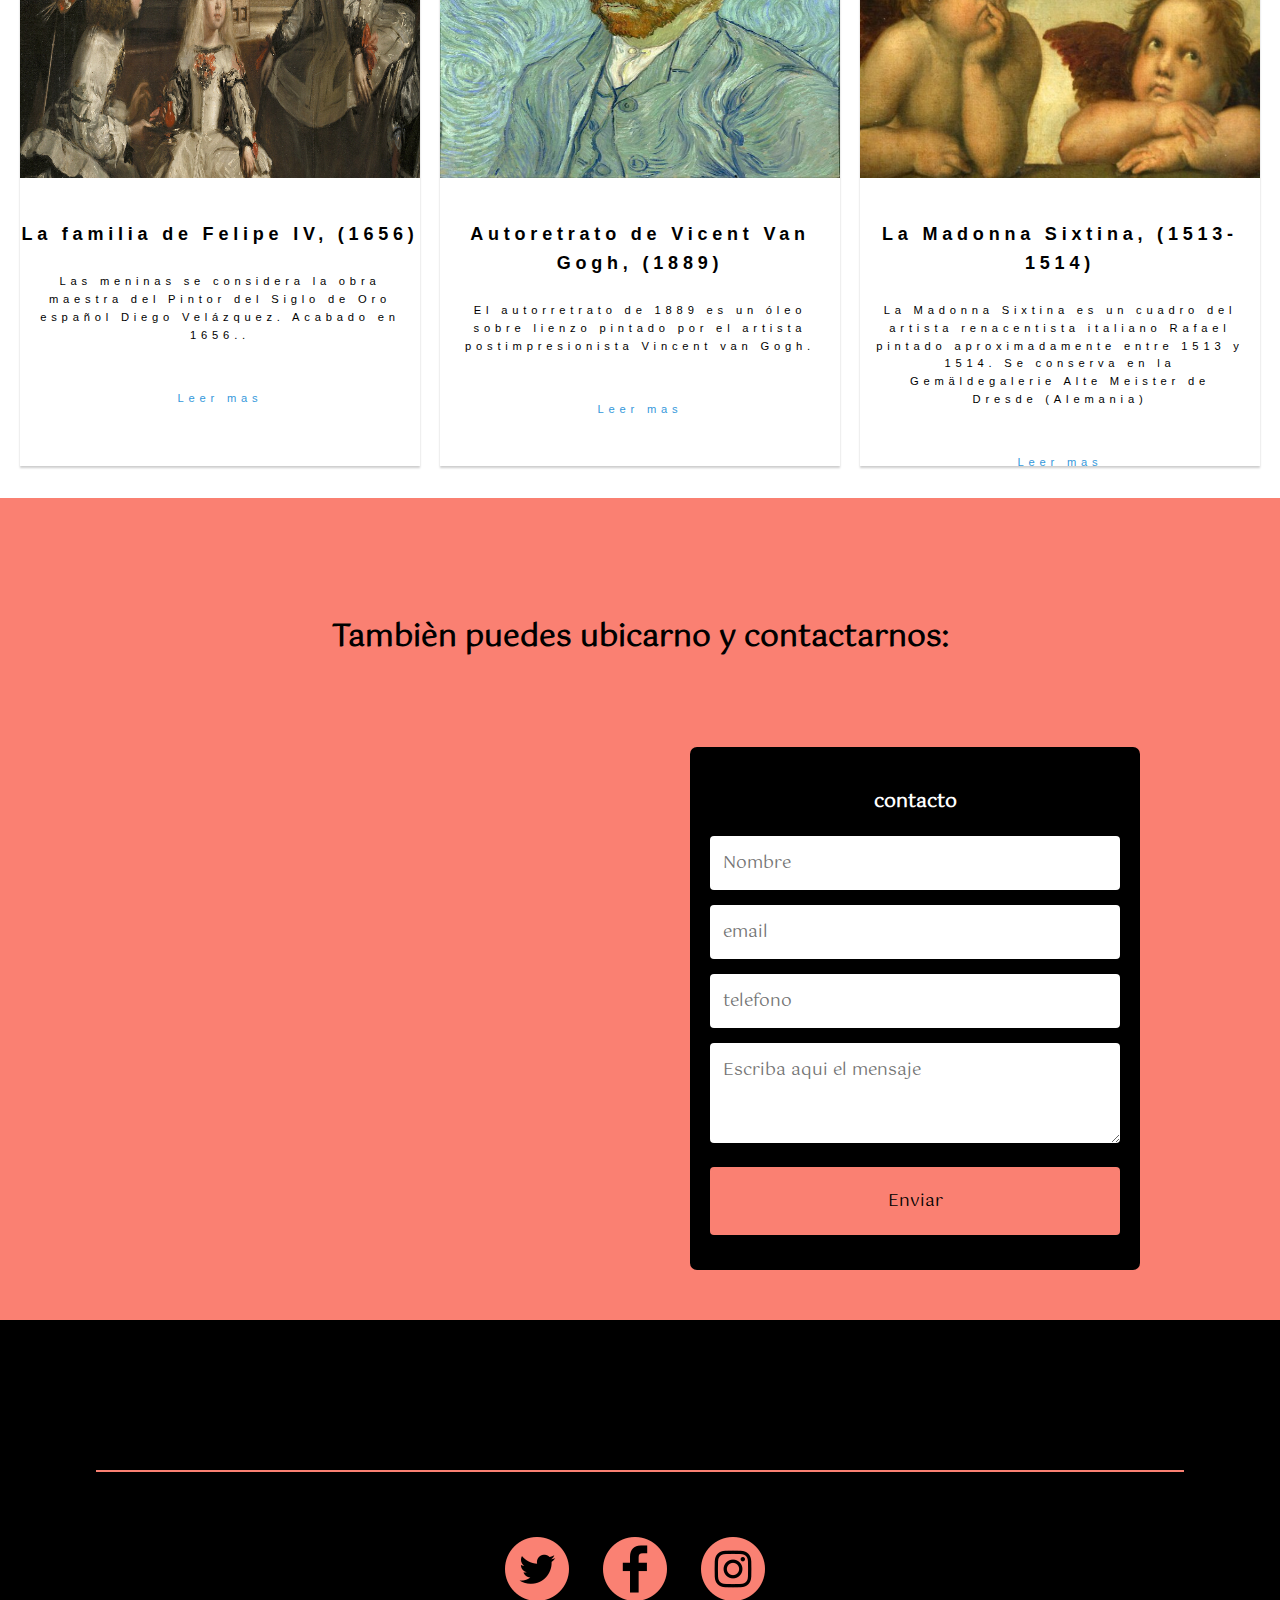
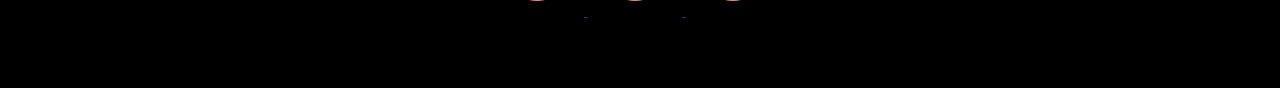
==== commit ffeeca51: "responsive" ====
--- a/Obras/obra.html
+++ b/Obras/obra.html
@@ -22,15 +22,14 @@
         </label>
         <nav class="menu">
             <ul>
-                <li><a href="index.html">Inicio</a></li>
-                <li><a href="#">obras</a></li>
+                <li><a href="../index.html">Inicio</a></li>
+                <li><a href="obra.html">obras</a></li>
             </ul>
             <div class="dropnow">
                 <button class="dropbtn">More</button>
                 <div class="dropnow-content">
                     <a href="#seccion1">Seccion 1</a>
                     <a href="#seccion2">Seccion 2</a>
-                    <a href="#seccion3">Seccion 3</a>
                     <a href="#info">Info</a>
                 </div>
             </div>
@@ -43,7 +42,7 @@
 
         </section>
         <section class="content-two">
-            <div class="container">
+            <div class="container" id="seccion1">
                 <div class="card">
                     <img src="imagenesObras/chica_arte.jpg" alt="chica">
                     <h4>Wladyslaw Theodor Benda, (1873-1948)</h4>
@@ -78,7 +77,7 @@
                     <a href="#">Leer mas</a>
                 </div>
             </div>
-            <div class="container">
+            <div class="container" id="seccion2">
                 <div class="card">
                     <img src="imagenesObras/meninas.jpg" alt="meninas">
                     <h4>
@@ -153,6 +152,7 @@
                 </a>
             </div>
         </div>
+        <p>copy right imagenes tomadas de la clase de bictia año 2020</p>
     </footer>
 </body>
 
--- a/Obras/css_obras/estilosobras.css
+++ b/Obras/css_obras/estilosobras.css
@@ -68,4 +68,18 @@
     font-weight: 500;
     text-decoration: none;
     color: #3498db;
+}
+@media(max-width:900px){
+    .container .card{
+        margin-bottom: 700px;
+        width: 400px;
+        height: 638px;
+    }
+    .bloquetitulo{
+        margin-bottom: 20%;
+    }
+    .partefooter{
+        margin-top: 2800px;
+    }
+
 }--- a/css/footer.css
+++ b/css/footer.css
@@ -72,4 +72,10 @@
 }
 .iconospadres img{
     padding: 15px;
+}
+@media(max-width:900px){
+    .contenidof{
+        display: block;
+        justify-content: center;
+    }
 }